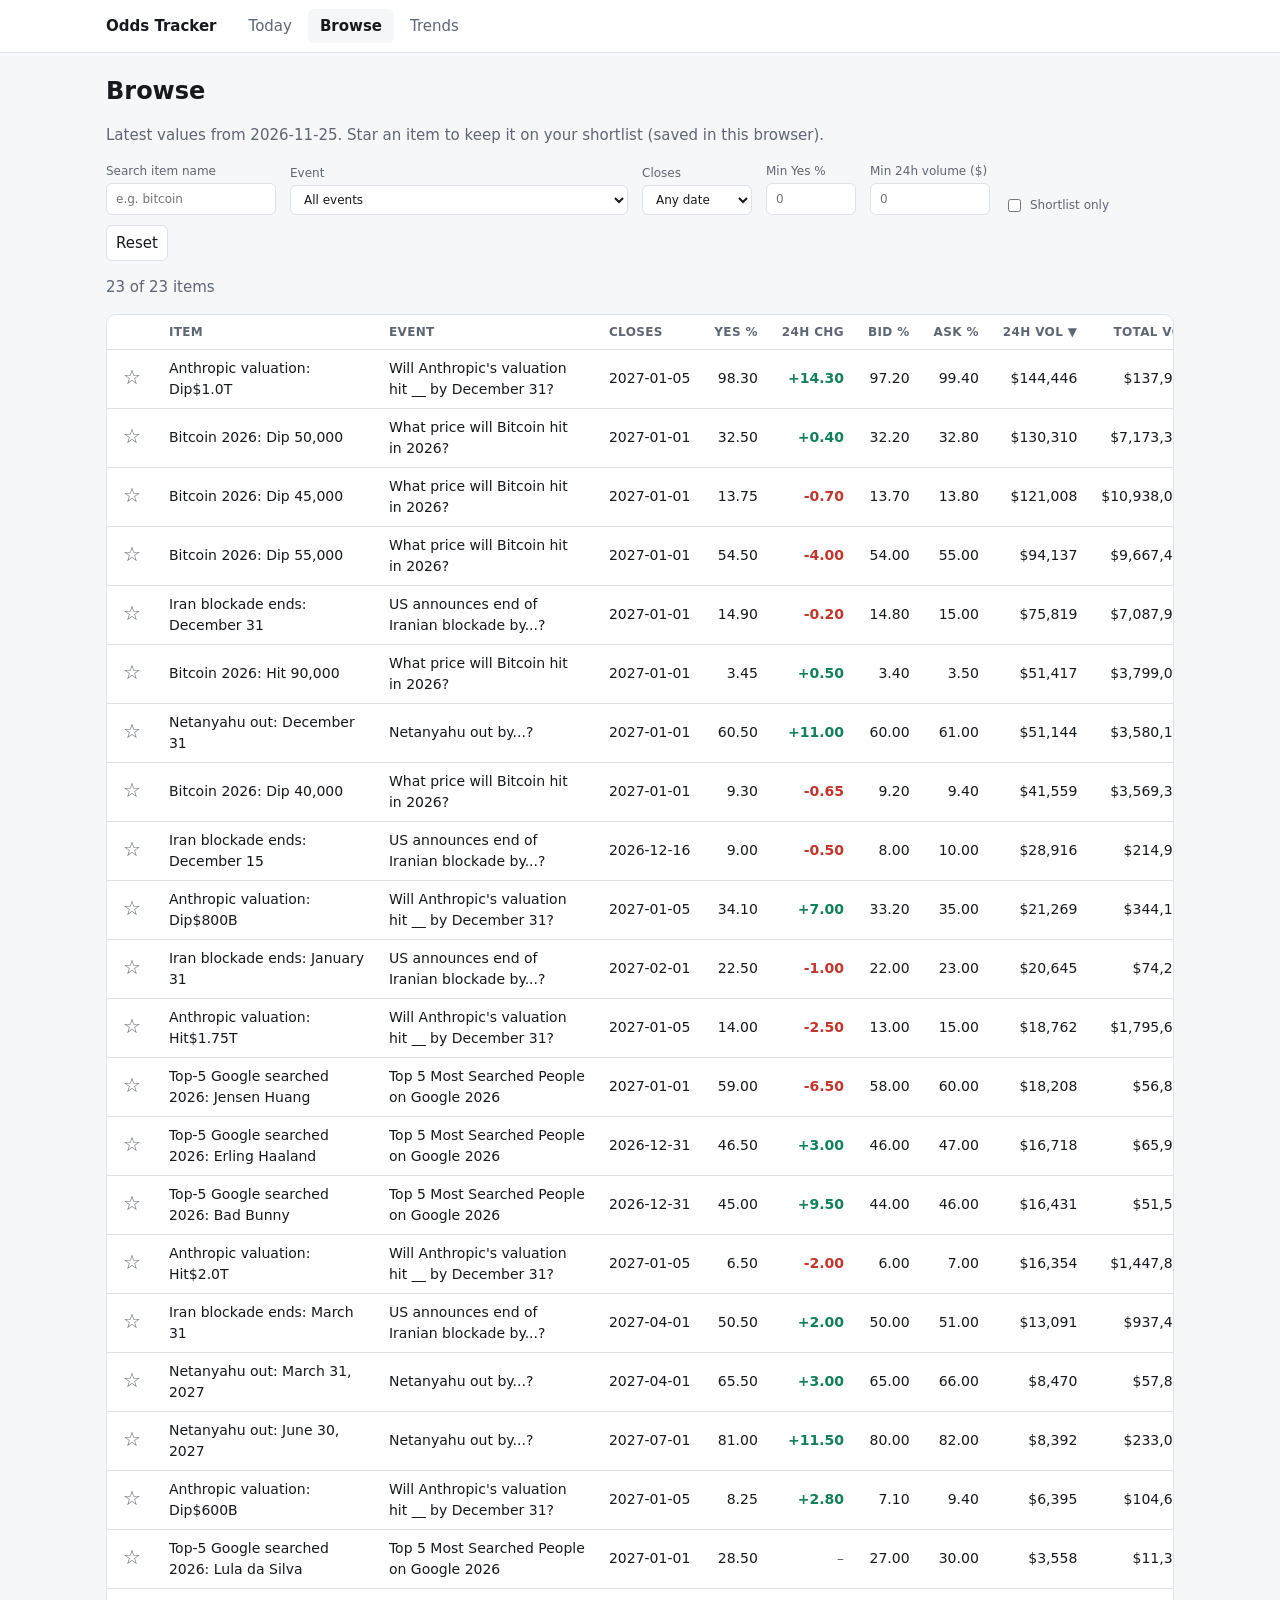
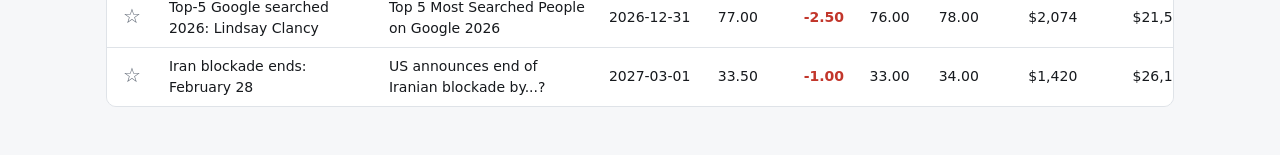
==== browse.html @ a50b95b8 "Add site: Today, Browse and Trends pages with shared nav and styles Co-Authored-By: Claude Sonnet 5." ====
<!doctype html>
<html lang="en">
<head>
<meta charset="utf-8">
<meta name="viewport" content="width=device-width, initial-scale=1">
<title>Odds Tracker – Browse</title>
<meta name="description" content="Filter, search, sort and star the tracked prediction markets.">
<meta name="theme-color" content="#2563eb">
<link rel="manifest" href="manifest.webmanifest">
<link rel="icon" href="icons/icon.svg" type="image/svg+xml">
<link rel="apple-touch-icon" href="icons/icon-192.png">
<link rel="stylesheet" href="app.css">
</head>
<body>
<div id="nav"></div>
<main>
  <h1>Browse</h1>
  <p class="lede" id="info">Loading…</p>
  <div id="error" class="error"></div>

  <div class="controls">
    <label>Search item name<input id="q" type="search" placeholder="e.g. bitcoin"></label>
    <label>Event<select id="f-event"></select></label>
    <label>Closes<select id="f-end"></select></label>
    <label>Min Yes %<input id="f-min" type="number" min="0" max="100" step="1" placeholder="0" style="width:90px"></label>
    <label>Min 24h volume ($)<input id="f-vol" type="number" min="0" step="1000" placeholder="0" style="width:120px"></label>
    <label style="flex-direction:row;align-items:center;gap:6px"><input id="f-star" type="checkbox"> Shortlist only</label>
    <button id="reset" type="button">Reset</button>
  </div>
  <p class="muted" id="count"></p>

  <div class="table-wrap"><table id="t"><thead><tr id="head"></tr></thead><tbody></tbody></table></div>
</main>
<script src="lib.js"></script>
<script src="app.js"></script>
<script>
(async function () {
  const $ = (id) => document.getElementById(id);
  let latest = [], sortKey = "volume_24h_usd", sortDir = -1;
  const stars = Shortlist.get();
  const cols = [["yes_pct", "Yes %"], ["day_change_pts", "24h chg"], ["best_bid_pct", "Bid %"], ["best_ask_pct", "Ask %"],
                ["volume_24h_usd", "24h vol"], ["volume_total_usd", "Total vol"], ["liquidity_usd", "Liquidity"]];

  function head() {
    $("head").innerHTML = '<th></th><th class="sort" data-k="item">Item</th><th>Event</th><th>Closes</th>' +
      cols.map(([k, t]) => `<th class="sort n" data-k="${k}">${t}${sortKey === k ? (sortDir > 0 ? " ▲" : " ▼") : ""}</th>`).join("");
    $("head").querySelectorAll("th.sort").forEach((th) => th.addEventListener("click", () => {
      const k = th.dataset.k;
      if (sortKey === k) sortDir = -sortDir; else { sortKey = k; sortDir = k === "item" ? 1 : -1; }
      render();
    }));
  }

  function render() {
    const q = $("q").value.trim().toLowerCase(), ev = $("f-event").value, end = $("f-end").value;
    const min = Number($("f-min").value) || 0, vol = Number($("f-vol").value) || 0, only = $("f-star").checked;
    let rows = latest.filter((r) =>
      (!q || r.item.toLowerCase().includes(q)) && (!ev || r.event === ev) && (!end || r.end_date === end) &&
      (r.yes_pct || 0) >= min && (r.volume_24h_usd || 0) >= vol && (!only || stars.has(r.item_id)));
    rows.sort((a, b) => {
      const x = a[sortKey], y = b[sortKey];
      if (x == null && y == null) return 0;
      if (x == null) return 1;
      if (y == null) return -1;
      return (typeof x === "string" ? x.localeCompare(y) : x - y) * sortDir;
    });
    head();
    $("count").textContent = rows.length + " of " + latest.length + " items";
    $("t").querySelector("tbody").innerHTML = rows.map((r) =>
      `<tr><td><button class="star${stars.has(r.item_id) ? " on" : ""}" data-id="${esc(r.item_id)}" aria-label="Star ${esc(r.item)}">${stars.has(r.item_id) ? "★" : "☆"}</button></td>` +
      `<td class="name">${esc(r.item)}</td><td class="name">${esc(r.event)}</td><td>${esc(r.end_date)}</td>` +
      cols.map(([k]) => `<td class="n">${k.includes("usd") ? RC.usd(r[k]) : k === "day_change_pts" ? changeCell(r[k]) : RC.num(r[k])}</td>`).join("") + "</tr>").join("");
    $("t").querySelectorAll(".star").forEach((b) => b.addEventListener("click", () => {
      const on = Shortlist.toggle(b.dataset.id);
      on ? stars.add(b.dataset.id) : stars.delete(b.dataset.id);
      render();
    }));
  }

  try {
    const { rows } = await loadData();
    const date = RC.dates(rows).pop();
    latest = RC.onDate(rows, date);
    $("info").textContent = "Latest values from " + date + ". Star an item to keep it on your shortlist (saved in this browser).";
    const opts = (id, label, vals) => { $(id).innerHTML = `<option value="">${label}</option>` + vals.map((v) => `<option>${esc(v)}</option>`).join(""); };
    opts("f-event", "All events", [...new Set(latest.map((r) => r.event))].sort());
    opts("f-end", "Any date", [...new Set(latest.map((r) => r.end_date))].sort());
    ["q", "f-event", "f-end", "f-min", "f-vol", "f-star"].forEach((id) => $(id).addEventListener("input", render));
    $("reset").addEventListener("click", () => {
      $("q").value = ""; $("f-event").value = ""; $("f-end").value = ""; $("f-min").value = ""; $("f-vol").value = ""; $("f-star").checked = false; render();
    });
    render();
  } catch (e) {
    $("info").textContent = "";
    $("error").textContent = "Could not load the data: " + e.message;
  }
})();
</script>
</body>
</html>
---- app.css ----
:root {
  --bg: #f6f7f9; --surface: #ffffff; --text: #16191d; --muted: #5d6673; --line: #dfe3e8;
  --accent: #2563eb; --up: #12805c; --down: #c2362b; --warn: #b45309;
  --s1: #2563eb; --s2: #db6d1a; --s3: #12805c; --s4: #9333ea; --s5: #c2362b; --s6: #0e8fa8; --s7: #8a6d00; --s8: #64748b;
  --font: system-ui, -apple-system, "Segoe UI", Roboto, "Helvetica Neue", Arial, sans-serif;
}
@media (prefers-color-scheme: dark) {
  :root:not([data-theme="light"]) {
    --bg: #0e1116; --surface: #171b22; --text: #e8ebef; --muted: #98a2b0; --line: #2a313b;
    --accent: #6ea0ff; --up: #3ecf9a; --down: #ff7a6e; --warn: #f0b04a;
    --s1: #6ea0ff; --s2: #f0924a; --s3: #3ecf9a; --s4: #c08cff; --s5: #ff7a6e; --s6: #4fcde6; --s7: #e0c04a; --s8: #94a3b8;
  }
}
* { box-sizing: border-box; }
body { margin: 0; background: var(--bg); color: var(--text); font: 15px/1.5 var(--font); }
a { color: var(--accent); }
#nav { background: var(--surface); border-bottom: 1px solid var(--line); position: sticky; top: 0; z-index: 5; }
.nav-inner { max-width: 1100px; margin: 0 auto; padding: 0 16px; display: flex; align-items: center; gap: 20px; min-height: 52px; flex-wrap: wrap; }
.brand { font-weight: 700; color: var(--text); text-decoration: none; }
#nav nav { display: flex; gap: 4px; }
#nav nav a { padding: 6px 12px; border-radius: 6px; color: var(--muted); text-decoration: none; }
#nav nav a[aria-current="page"] { background: var(--bg); color: var(--text); font-weight: 600; }
.net { margin-left: auto; font-size: 13px; color: var(--warn); }
main { max-width: 1100px; margin: 0 auto; padding: 20px 16px 48px; }
h1 { font-size: 24px; margin: 0 0 4px; }
h2 { font-size: 18px; margin: 28px 0 8px; }
.lede, .muted { color: var(--muted); }
.cards { display: grid; grid-template-columns: repeat(auto-fit, minmax(150px, 1fr)); gap: 12px; margin: 16px 0; }
.card { background: var(--surface); border: 1px solid var(--line); border-radius: 10px; padding: 12px 14px; }
.card .k { font-size: 12px; color: var(--muted); text-transform: uppercase; letter-spacing: .04em; }
.card .v { font-size: 24px; font-weight: 700; }
.panel { background: var(--surface); border: 1px solid var(--line); border-radius: 10px; padding: 14px 16px; margin: 12px 0; }
.table-wrap { overflow-x: auto; background: var(--surface); border: 1px solid var(--line); border-radius: 10px; }
table { border-collapse: collapse; width: 100%; font-size: 14px; }
th, td { padding: 8px 12px; text-align: left; border-bottom: 1px solid var(--line); white-space: nowrap; }
td.n, th.n { text-align: right; font-variant-numeric: tabular-nums; }
tr:last-child td { border-bottom: 0; }
th { font-size: 12px; color: var(--muted); text-transform: uppercase; letter-spacing: .03em; }
th.sort { cursor: pointer; user-select: none; }
th.sort:hover { color: var(--text); }
td.name { white-space: normal; min-width: 220px; }
.up { color: var(--up); font-weight: 600; } .down { color: var(--down); font-weight: 600; }
.dot { display: inline-block; width: 9px; height: 9px; border-radius: 50%; margin-right: 6px; background: var(--up); }
.dot.bad { background: var(--down); }
.controls { display: flex; flex-wrap: wrap; gap: 10px 14px; align-items: end; margin: 14px 0; }
.controls label { display: flex; flex-direction: column; font-size: 12px; color: var(--muted); gap: 3px; }
input, select, button { font: inherit; color: var(--text); background: var(--surface); border: 1px solid var(--line); border-radius: 6px; padding: 6px 9px; }
button { cursor: pointer; } button:hover { border-color: var(--accent); }
.star { background: none; border: 0; font-size: 20px; line-height: 1; padding: 0 4px; color: var(--muted); }
.star.on { color: #e0a800; }
.chart-box { position: relative; height: 320px; }
.picker { display: flex; flex-wrap: wrap; gap: 4px 14px; max-height: 190px; overflow: auto; padding: 8px 0; }
.picker label { font-size: 13px; display: flex; gap: 5px; align-items: center; }
.picker .grp { width: 100%; font-weight: 600; font-size: 12px; color: var(--muted); margin-top: 6px; }
.how { font-size: 13px; color: var(--muted); }
ul.moves { list-style: none; padding: 0; margin: 0; }
ul.moves li { padding: 7px 0; border-bottom: 1px solid var(--line); display: flex; gap: 10px; justify-content: space-between; flex-wrap: wrap; }
ul.moves li:last-child { border-bottom: 0; }
.error { color: var(--down); }
@media (max-width: 600px) { h1 { font-size: 21px; } .card .v { font-size: 20px; } }
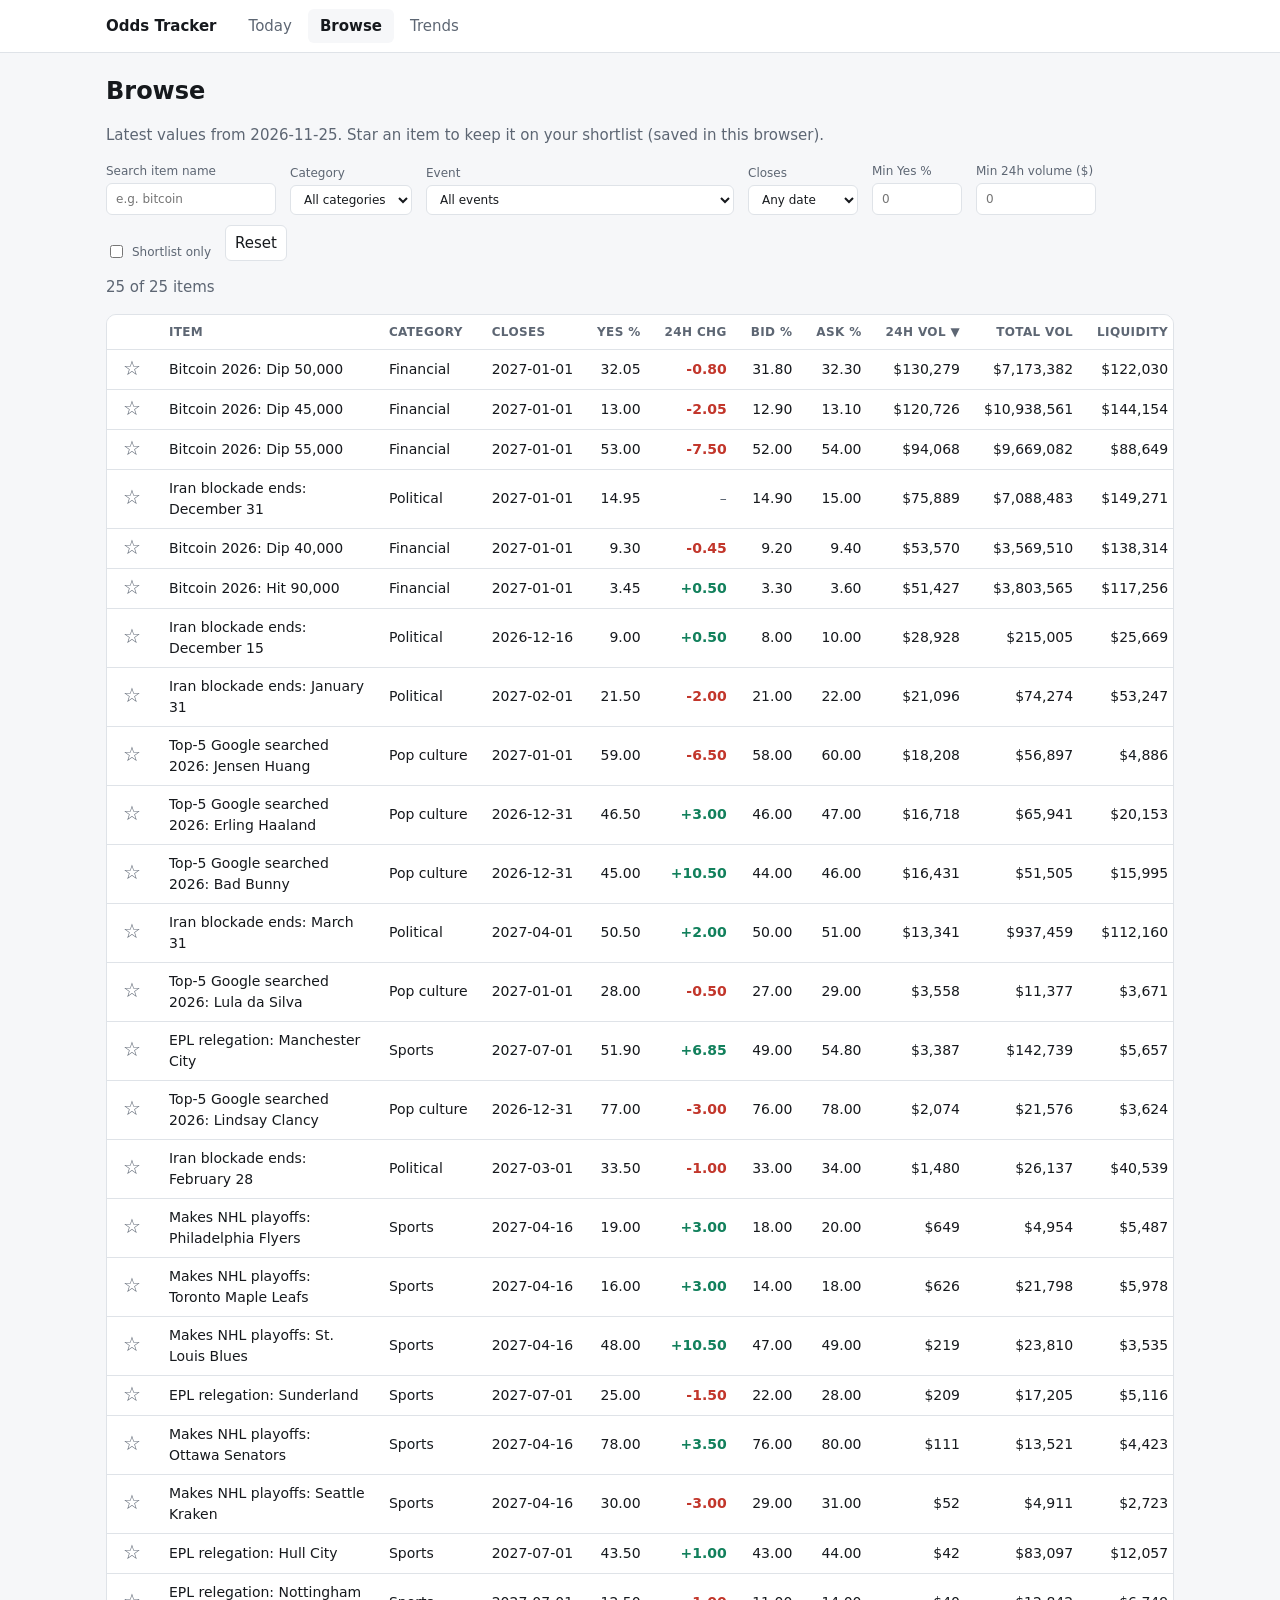
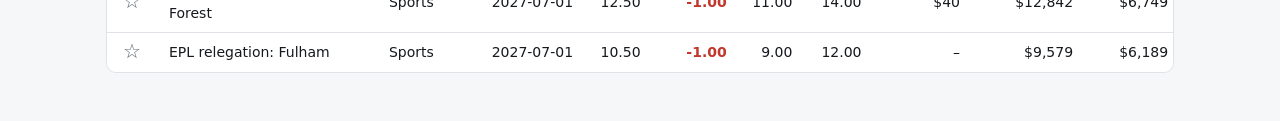
==== commit abf510a8: "Switch markets to 1 financial, 1 pop culture, 1 political, 2 sports; add category column Co-Authored" ====
--- a/browse.html
+++ b/browse.html
@@ -20,6 +20,7 @@
 
   <div class="controls">
     <label>Search item name<input id="q" type="search" placeholder="e.g. bitcoin"></label>
+    <label>Category<select id="f-cat"></select></label>
     <label>Event<select id="f-event"></select></label>
     <label>Closes<select id="f-end"></select></label>
     <label>Min Yes %<input id="f-min" type="number" min="0" max="100" step="1" placeholder="0" style="width:90px"></label>
@@ -42,7 +43,7 @@
                 ["volume_24h_usd", "24h vol"], ["volume_total_usd", "Total vol"], ["liquidity_usd", "Liquidity"]];
 
   function head() {
-    $("head").innerHTML = '<th></th><th class="sort" data-k="item">Item</th><th>Event</th><th>Closes</th>' +
+    $("head").innerHTML = '<th></th><th class="sort" data-k="item">Item</th><th>Category</th><th>Closes</th>' +
       cols.map(([k, t]) => `<th class="sort n" data-k="${k}">${t}${sortKey === k ? (sortDir > 0 ? " ▲" : " ▼") : ""}</th>`).join("");
     $("head").querySelectorAll("th.sort").forEach((th) => th.addEventListener("click", () => {
       const k = th.dataset.k;
@@ -52,10 +53,10 @@
   }
 
   function render() {
-    const q = $("q").value.trim().toLowerCase(), ev = $("f-event").value, end = $("f-end").value;
+    const q = $("q").value.trim().toLowerCase(), cat = $("f-cat").value, ev = $("f-event").value, end = $("f-end").value;
     const min = Number($("f-min").value) || 0, vol = Number($("f-vol").value) || 0, only = $("f-star").checked;
     let rows = latest.filter((r) =>
-      (!q || r.item.toLowerCase().includes(q)) && (!ev || r.event === ev) && (!end || r.end_date === end) &&
+      (!q || r.item.toLowerCase().includes(q)) && (!cat || r.category === cat) && (!ev || r.event === ev) && (!end || r.end_date === end) &&
       (r.yes_pct || 0) >= min && (r.volume_24h_usd || 0) >= vol && (!only || stars.has(r.item_id)));
     rows.sort((a, b) => {
       const x = a[sortKey], y = b[sortKey];
@@ -68,7 +69,7 @@
     $("count").textContent = rows.length + " of " + latest.length + " items";
     $("t").querySelector("tbody").innerHTML = rows.map((r) =>
       `<tr><td><button class="star${stars.has(r.item_id) ? " on" : ""}" data-id="${esc(r.item_id)}" aria-label="Star ${esc(r.item)}">${stars.has(r.item_id) ? "★" : "☆"}</button></td>` +
-      `<td class="name">${esc(r.item)}</td><td class="name">${esc(r.event)}</td><td>${esc(r.end_date)}</td>` +
+      `<td class="name">${esc(r.item)}</td><td>${esc(r.category)}</td><td>${esc(r.end_date)}</td>` +
       cols.map(([k]) => `<td class="n">${k.includes("usd") ? RC.usd(r[k]) : k === "day_change_pts" ? changeCell(r[k]) : RC.num(r[k])}</td>`).join("") + "</tr>").join("");
     $("t").querySelectorAll(".star").forEach((b) => b.addEventListener("click", () => {
       const on = Shortlist.toggle(b.dataset.id);
@@ -83,11 +84,12 @@
     latest = RC.onDate(rows, date);
     $("info").textContent = "Latest values from " + date + ". Star an item to keep it on your shortlist (saved in this browser).";
     const opts = (id, label, vals) => { $(id).innerHTML = `<option value="">${label}</option>` + vals.map((v) => `<option>${esc(v)}</option>`).join(""); };
+    opts("f-cat", "All categories", [...new Set(latest.map((r) => r.category))].sort());
     opts("f-event", "All events", [...new Set(latest.map((r) => r.event))].sort());
     opts("f-end", "Any date", [...new Set(latest.map((r) => r.end_date))].sort());
-    ["q", "f-event", "f-end", "f-min", "f-vol", "f-star"].forEach((id) => $(id).addEventListener("input", render));
+    ["q", "f-cat", "f-event", "f-end", "f-min", "f-vol", "f-star"].forEach((id) => $(id).addEventListener("input", render));
     $("reset").addEventListener("click", () => {
-      $("q").value = ""; $("f-event").value = ""; $("f-end").value = ""; $("f-min").value = ""; $("f-vol").value = ""; $("f-star").checked = false; render();
+      $("q").value = ""; $("f-cat").value = ""; $("f-event").value = ""; $("f-end").value = ""; $("f-min").value = ""; $("f-vol").value = ""; $("f-star").checked = false; render();
     });
     render();
   } catch (e) {
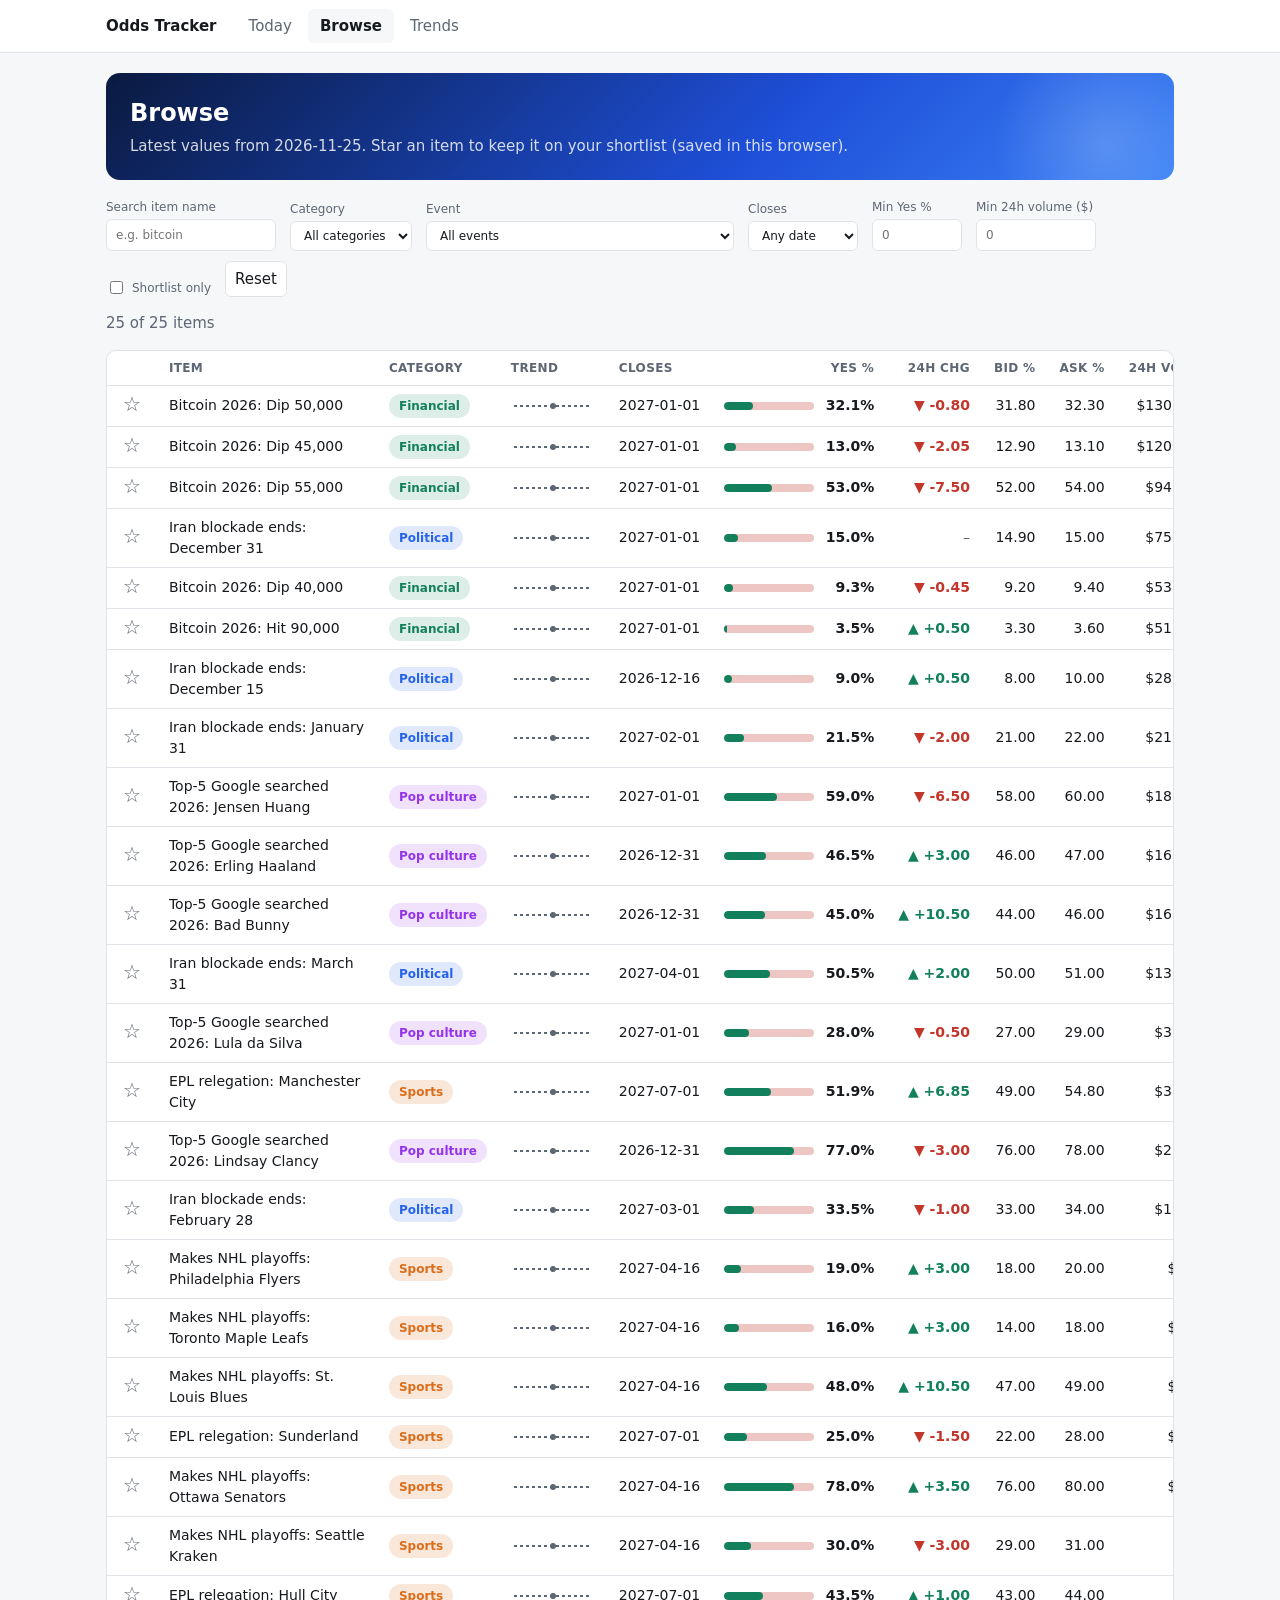
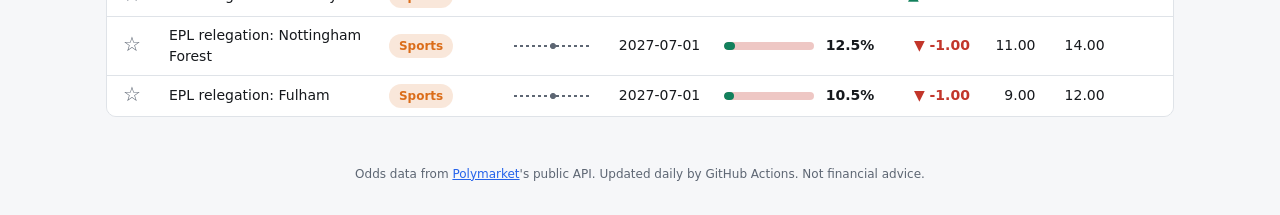
==== commit 8ed86bc3: "Restyle site: hero banners, probability bars, category chips, sparklines; move sources to bottom Hea" ====
--- a/browse.html
+++ b/browse.html
@@ -14,8 +14,8 @@
 <body>
 <div id="nav"></div>
 <main>
-  <h1>Browse</h1>
-  <p class="lede" id="info">Loading…</p>
+  <div class="hero"><h1>Browse</h1>
+  <p class="lede" id="info">Loading…</p></div>
   <div id="error" class="error"></div>
 
   <div class="controls">
@@ -37,13 +37,13 @@
 <script>
 (async function () {
   const $ = (id) => document.getElementById(id);
-  let latest = [], sortKey = "volume_24h_usd", sortDir = -1;
+  let latest = [], series = new Map(), sortKey = "volume_24h_usd", sortDir = -1;
   const stars = Shortlist.get();
   const cols = [["yes_pct", "Yes %"], ["day_change_pts", "24h chg"], ["best_bid_pct", "Bid %"], ["best_ask_pct", "Ask %"],
                 ["volume_24h_usd", "24h vol"], ["volume_total_usd", "Total vol"], ["liquidity_usd", "Liquidity"]];
 
   function head() {
-    $("head").innerHTML = '<th></th><th class="sort" data-k="item">Item</th><th>Category</th><th>Closes</th>' +
+    $("head").innerHTML = '<th></th><th class="sort" data-k="item">Item</th><th>Category</th><th>Trend</th><th>Closes</th>' +
       cols.map(([k, t]) => `<th class="sort n" data-k="${k}">${t}${sortKey === k ? (sortDir > 0 ? " ▲" : " ▼") : ""}</th>`).join("");
     $("head").querySelectorAll("th.sort").forEach((th) => th.addEventListener("click", () => {
       const k = th.dataset.k;
@@ -69,8 +69,8 @@
     $("count").textContent = rows.length + " of " + latest.length + " items";
     $("t").querySelector("tbody").innerHTML = rows.map((r) =>
       `<tr><td><button class="star${stars.has(r.item_id) ? " on" : ""}" data-id="${esc(r.item_id)}" aria-label="Star ${esc(r.item)}">${stars.has(r.item_id) ? "★" : "☆"}</button></td>` +
-      `<td class="name">${esc(r.item)}</td><td>${esc(r.category)}</td><td>${esc(r.end_date)}</td>` +
-      cols.map(([k]) => `<td class="n">${k.includes("usd") ? RC.usd(r[k]) : k === "day_change_pts" ? changeCell(r[k]) : RC.num(r[k])}</td>`).join("") + "</tr>").join("");
+      `<td class="name">${esc(r.item)}</td><td>${catChip(r.category)}</td><td>${spark(series.get(r.item_id))}</td><td>${esc(r.end_date)}</td>` +
+      cols.map(([k]) => `<td class="n">${k === "yes_pct" ? probBar(r[k]) : k.includes("usd") ? RC.usd(r[k]) : k === "day_change_pts" ? changeCell(r[k]) : RC.num(r[k])}</td>`).join("") + "</tr>").join("");
     $("t").querySelectorAll(".star").forEach((b) => b.addEventListener("click", () => {
       const on = Shortlist.toggle(b.dataset.id);
       on ? stars.add(b.dataset.id) : stars.delete(b.dataset.id);
@@ -82,6 +82,7 @@
     const { rows } = await loadData();
     const date = RC.dates(rows).pop();
     latest = RC.onDate(rows, date);
+    series = RC.seriesById(rows);
     $("info").textContent = "Latest values from " + date + ". Star an item to keep it on your shortlist (saved in this browser).";
     const opts = (id, label, vals) => { $(id).innerHTML = `<option value="">${label}</option>` + vals.map((v) => `<option>${esc(v)}</option>`).join(""); };
     opts("f-cat", "All categories", [...new Set(latest.map((r) => r.category))].sort());
--- a/app.css
+++ b/app.css
@@ -58,3 +58,27 @@
 ul.moves li:last-child { border-bottom: 0; }
 .error { color: var(--down); }
 @media (max-width: 600px) { h1 { font-size: 21px; } .card .v { font-size: 20px; } }
+
+/* ---------- prediction-market look ---------- */
+.hero { background: linear-gradient(135deg, #0a1a40 0%, #1e4fd8 62%, #3b82f6 100%); color: #fff; border-radius: 14px; padding: 22px 24px; margin: 0 0 18px; position: relative; overflow: hidden; }
+.hero::after { content: ""; position: absolute; right: -40px; top: -40px; width: 220px; height: 220px; border-radius: 50%; background: radial-gradient(circle, rgba(255,255,255,.18), transparent 70%); }
+.hero h1 { color: #fff; margin: 0 0 4px; }
+.hero .lede, .hero p { color: rgba(255,255,255,.82); margin: 0; position: relative; }
+.card { position: relative; overflow: hidden; }
+.card::before { content: ""; position: absolute; left: 0; top: 0; bottom: 0; width: 4px; background: var(--accent); }
+.card .sub { font-size: 12px; color: var(--muted); min-height: 18px; white-space: nowrap; overflow: hidden; text-overflow: ellipsis; }
+.prob { display: inline-flex; align-items: center; gap: 8px; min-width: 150px; justify-content: flex-end; }
+.prob .track { flex: 1; height: 8px; border-radius: 4px; background: color-mix(in srgb, var(--down) 28%, transparent); overflow: hidden; min-width: 60px; }
+.prob .fill { display: block; height: 100%; border-radius: 4px; background: var(--up); }
+.prob b { min-width: 52px; text-align: right; font-variant-numeric: tabular-nums; }
+.chip { display: inline-block; padding: 2px 9px; border-radius: 999px; font-size: 12px; font-weight: 600; border: 1px solid transparent; }
+.chip.fin { color: var(--s3); background: color-mix(in srgb, var(--s3) 14%, transparent); }
+.chip.pop { color: var(--s4); background: color-mix(in srgb, var(--s4) 14%, transparent); }
+.chip.pol { color: var(--s1); background: color-mix(in srgb, var(--s1) 14%, transparent); }
+.chip.spt { color: var(--s2); background: color-mix(in srgb, var(--s2) 16%, transparent); }
+.spark { vertical-align: middle; }
+.spark.up { stroke: var(--up); fill: var(--up); }
+.spark.down { stroke: var(--down); fill: var(--down); }
+.spark.flat { stroke: var(--muted); fill: var(--muted); }
+tbody tr:hover td { background: color-mix(in srgb, var(--accent) 6%, transparent); }
+.foot { max-width: 1100px; margin: 0 auto; padding: 0 16px 32px; font-size: 12px; color: var(--muted); text-align: center; }
